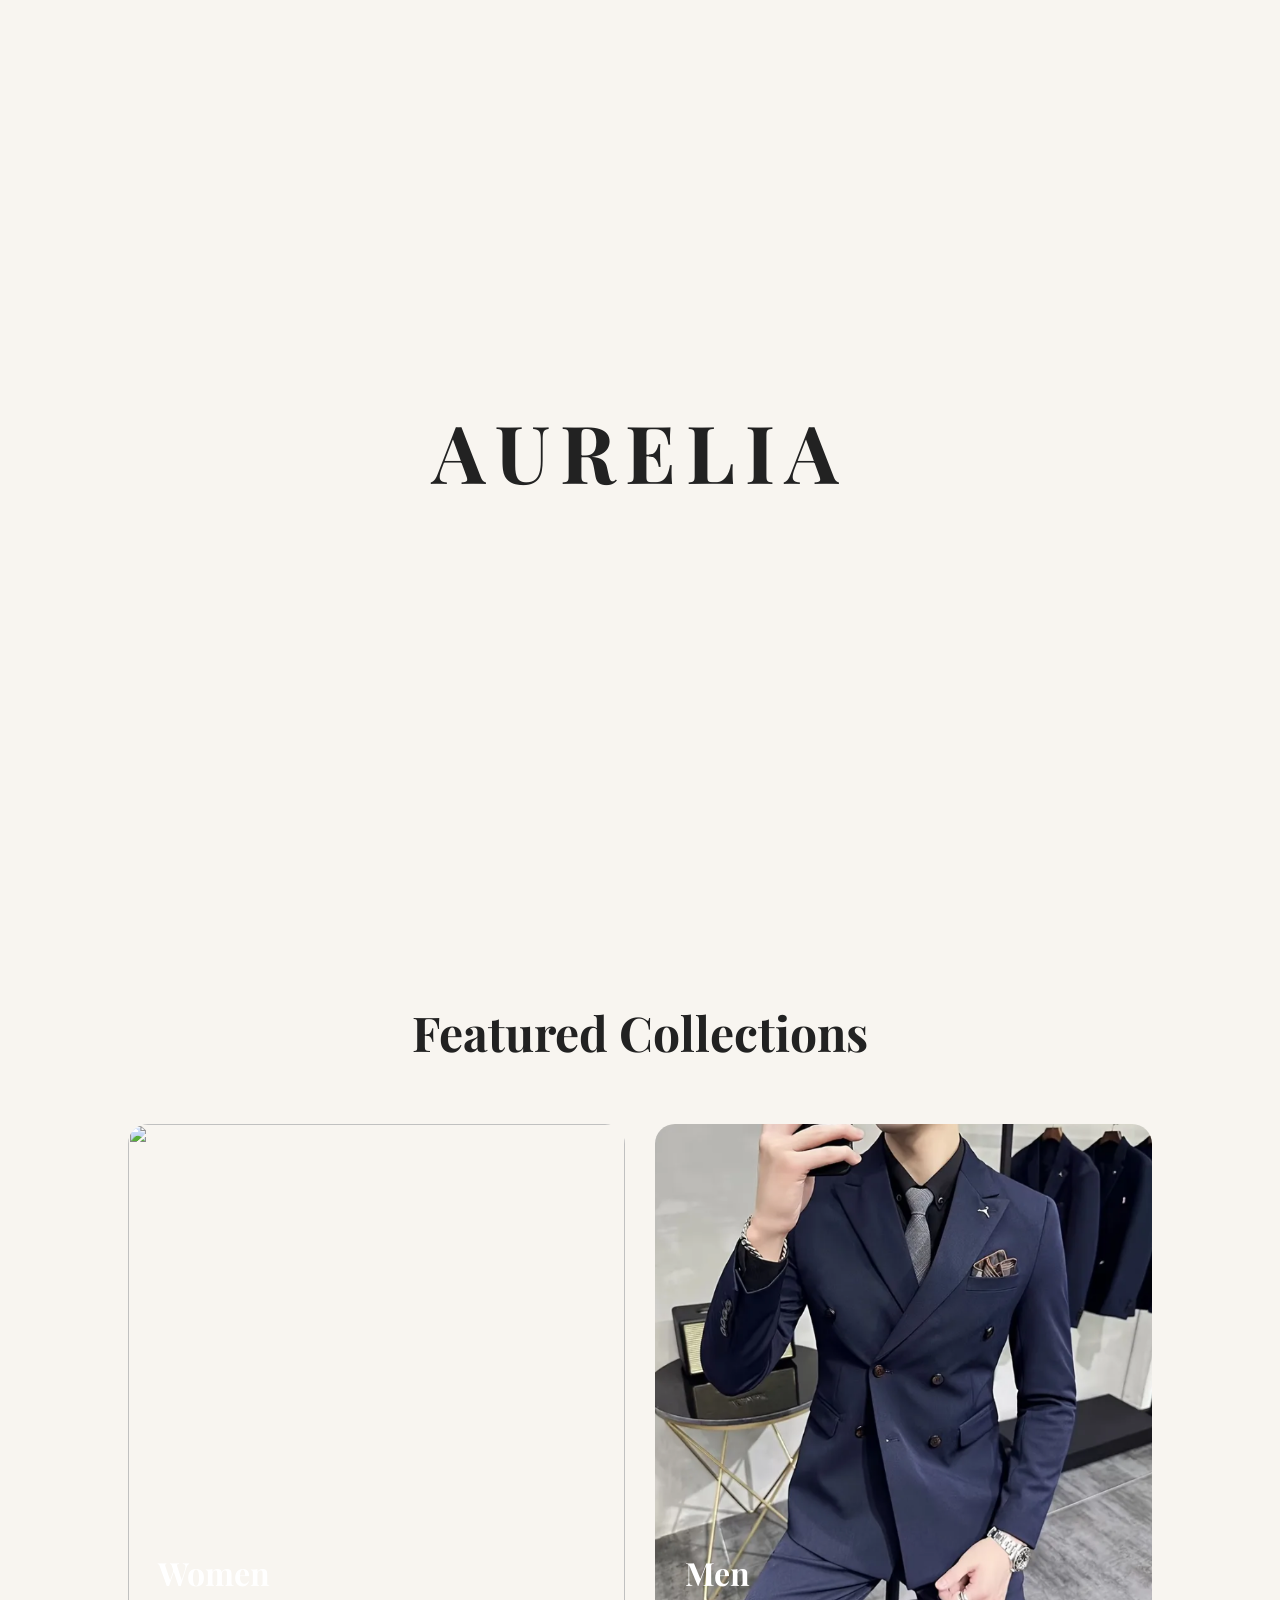
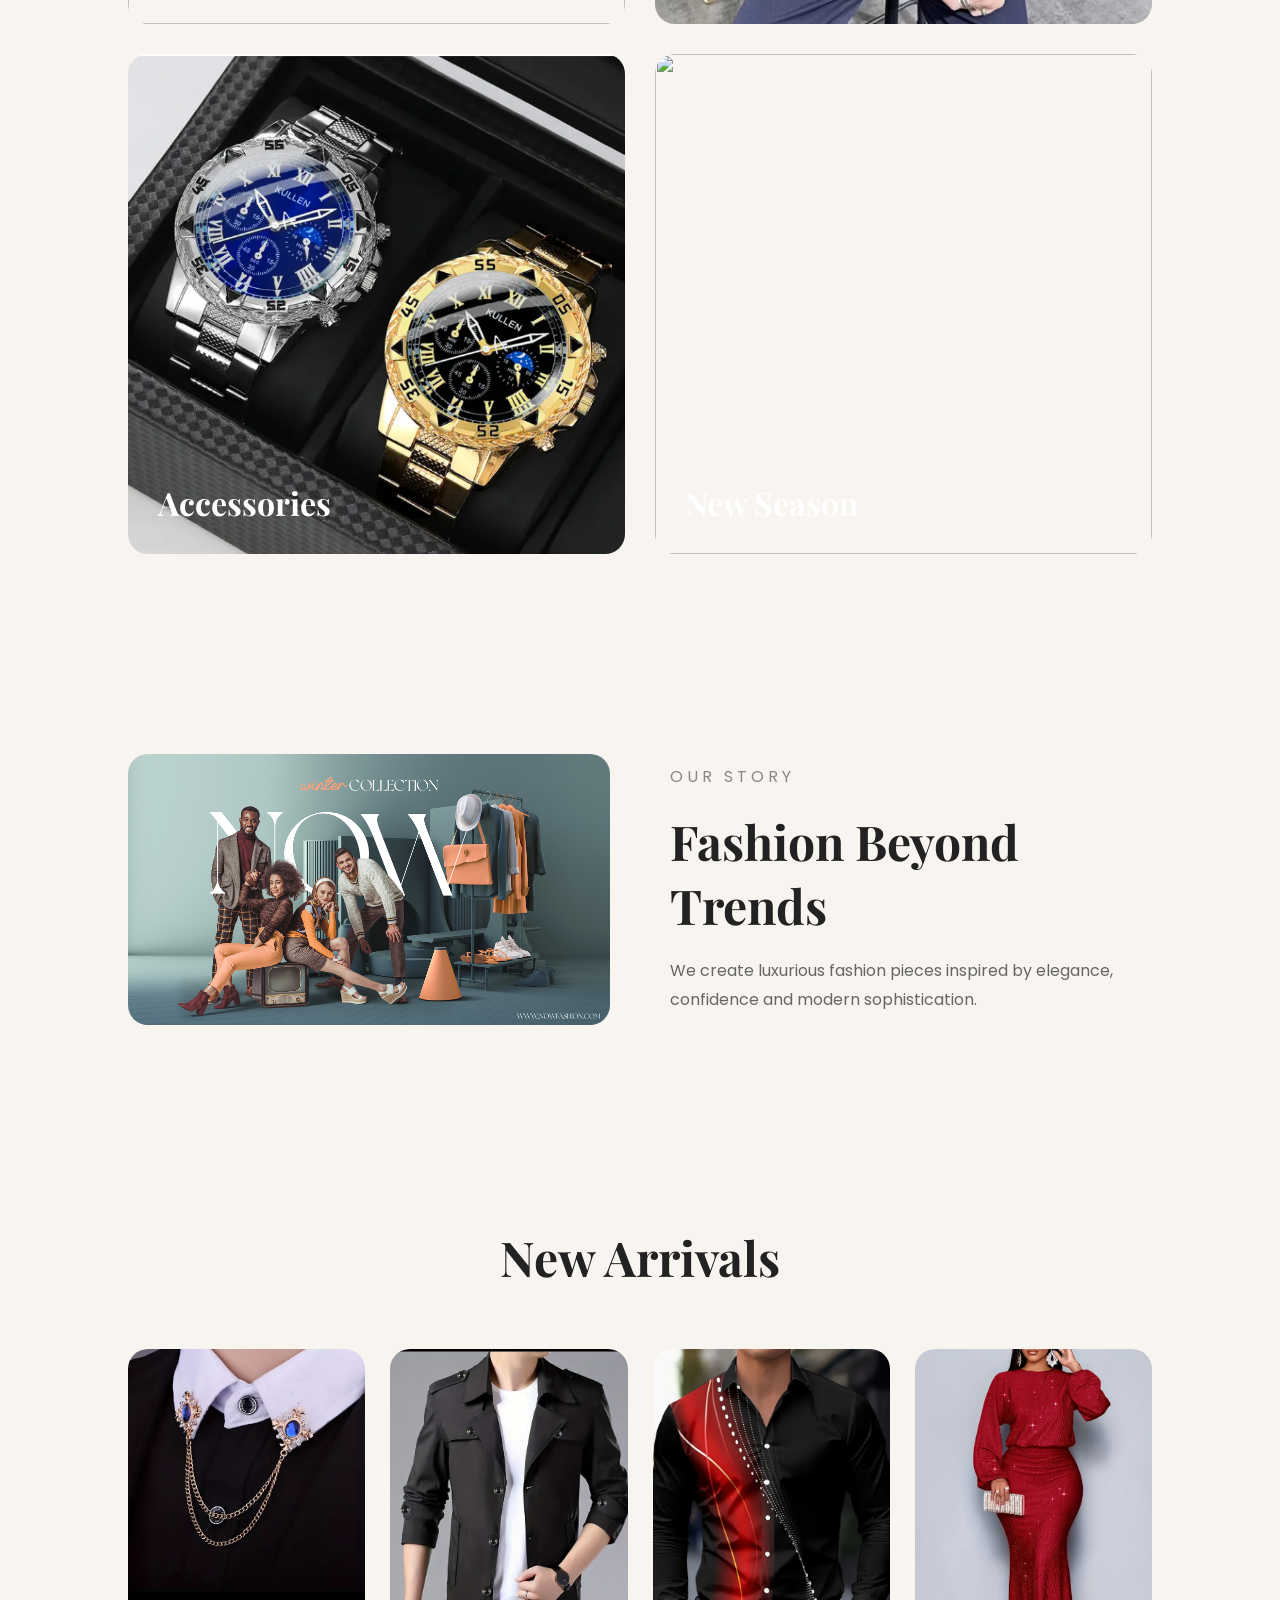
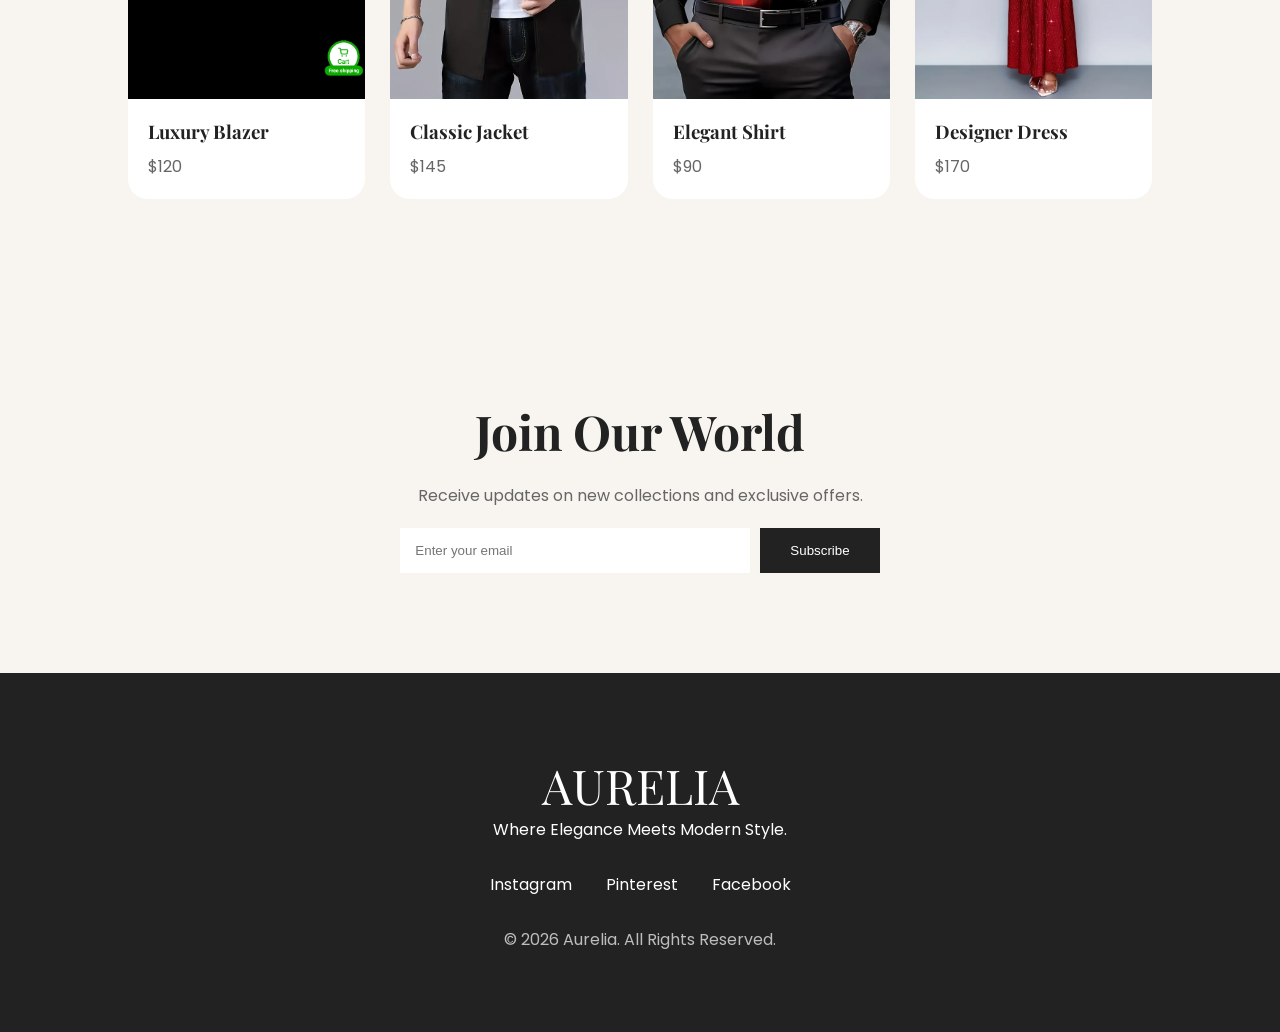
==== index.html @ d920cb8a "Update index.html file" ====
<!DOCTYPE html>
<html lang="en">

<head>
    <meta charset="UTF-8">
    <meta name="viewport" content="width=device-width, initial-scale=1.0">

    <title>Aurelia | Luxury Fashion</title>

    <link rel="preconnect" href="https://fonts.googleapis.com">
    <link rel="preconnect" href="https://fonts.gstatic.com" crossorigin>

    <link
        href="https://fonts.googleapis.com/css2?family=Playfair+Display:wght@400;500;600;700&family=Poppins:wght@300;400;500;600&display=swap"
        rel="stylesheet">

    <link rel="stylesheet" href="css/styles.css">
</head>

<body>

    <div class="preloader">

        <h1>AURELIA</h1>

    </div>
    <!-- HEADER -->
    <header class="header">

    <div class="logo">AURELIA</div>

    <nav class="navbar">
        <a href="index.html">Home</a>
        <a href="collections.html">Collections</a>
        <a href="arrivals.html">New Arrivals</a>
        <a href="about.html">About</a>
        <a href="contact.html">Contact</a>
    </nav>

    <!-- HAMBURGER -->
    <div class="menu-btn" id="menuBtn">
        <span></span>
        <span></span>
        <span></span>
    </div>

</header>
    
    <!-- HERO -->

    <section class="hero">

        <div class="hero-content">

            <span>EXCLUSIVE COLLECTION</span>

            <h1>
                Crafted For The
                Modern Icon
            </h1>

            <p>
                Discover timeless fashion designed for confidence,
                elegance and individuality.
            </p>

            <a href="collections.html" class="btn">
                Discover Collection
            </a>

        </div>

        <div class="hero-image">

            <img src="images/hero.jpg" alt="Fashion Model">

        </div>

    </section>

    <!-- COLLECTIONS -->

    <section class="collections">

        <h2>Featured Collections</h2>

        <div class="collection-grid">

            <div class="collection-card">
                <img src="images/Women.png" alt="">
                <h3>Women</h3>
            </div>

            <div class="collection-card">
                <img src="images/men.png" alt="">
                <h3>Men</h3>
            </div>

            <div class="collection-card">
                <img src="images/Acessories.png" alt="">
                <h3>Accessories</h3>
            </div>

            <div class="collection-card">
                <img src="images/New Season.png" alt="">
                <h3>New Season</h3>
            </div>

        </div>

    </section>

    <!-- STORY -->

    <section class="story">

        <div class="story-image">
            <img src="images/story-2.jpg" alt="">
        </div>

        <div class="story-content">

            <span>OUR STORY</span>

            <h2>Fashion Beyond Trends</h2>

            <p>
                We create luxurious fashion pieces inspired by
                elegance, confidence and modern sophistication.
            </p>

        </div>

    </section>

    <!-- NEW ARRIVALS -->

    <section class="arrivals">

        <h2>New Arrivals</h2>

        <div class="product-grid">

            <div class="product">
                <img src="images/Luxury Blazer.png" alt="">
                <h3>Luxury Blazer</h3>
                <p>$120</p>
            </div>

            <div class="product">
                <img src="images/Classic jacket.png" alt="">
                <h3>Classic Jacket</h3>
                <p>$145</p>
            </div>

            <div class="product">
                <img src="images/Elegant shirt.png" alt="">
                <h3>Elegant Shirt</h3>
                <p>$90</p>
            </div>

            <div class="product">
                <img src="images/Designer Dress.png" alt="">
                <h3>Designer Dress</h3>
                <p>$170</p>
            </div>

        </div>

    </section>

    <!-- NEWSLETTER -->

    <section class="newsletter">

        <h2>Join Our World</h2>

        <p>
            Receive updates on new collections and exclusive offers.
        </p>

        <form>

            <input type="email" placeholder="Enter your email">

            <button type="submit">
                Subscribe
            </button>

        </form>

    </section>

    <!-- FOOTER -->

    <footer>

        <div class="footer-logo">
            AURELIA
        </div>

        <p>
            Where Elegance Meets Modern Style.
        </p>

        <div class="footer-links">

            <a href="#">Instagram</a>
            <a href="#">Pinterest</a>
            <a href="#">Facebook</a>

        </div>

        <p class="copyright">
            © 2026 Aurelia. All Rights Reserved.
        </p>

    </footer>

    <script src="js/script.js"></script>

</body>

</html>
---- css/styles.css ----
/* ==========================
GOOGLE FONT RESET
========================== */

* {
    margin: 0;
    padding: 0;
    box-sizing: border-box;
}

/* ==========================
   GLOBAL
========================== */

section {
    padding: 100px 10%;
}

img {
    width: 100%;
    display: block;
}

a {
    text-decoration: none;
}

h1,
h2,
h3 {
    font-family: 'Playfair Display', serif;
}

.btn {
    display: inline-block;
    padding: 15px 35px;
    background: #222;
    color: white;
    margin-top: 20px;
    transition: .4s;
}

.btn:hover {
    transform: translateY(-5px);
}

/* PRELOADER */
.preloader {
    position: fixed;
    top: 0;
    left: 0;
    width: 100%;
    height: 100vh;
    background: #f8f5f0;
    display: flex;
    justify-content: center;
    align-items: center;
    z-index: 9999;
    transition: 1s;
}

.preloader h1 {
    font-size: 5rem;
    font-family: 'Playfair Display', serif;
    letter-spacing: 10px;
}



html {
    scroll-behavior: smooth;
}

body {
    background: #f8f5f0;
    color: #222;
    font-family: 'Poppins', sans-serif;
    overflow-x: hidden;
}


/* ==========================
   HEADER
========================== */
    
.header {
    width: 100%;
    display: flex;
    justify-content: space-between;
    align-items: center;
    padding: 25px 10%;
    position: fixed;
    top: 0;
    left: 0;
    z-index: 1000;
    background: rgba(248, 245, 240, .95);
    backdrop-filter: blur(10px);
}

.logo {
    font-size: 2rem;
    font-weight: 700;
    font-family: 'Playfair Display', serif;
    letter-spacing: 3px;
}

.navbar {
    display: flex;
    gap: 30px;
}

.navbar a {
    color: #222;
    position: relative;
}

.navbar a::after {
    content: '';
    width: 0;
    height: 2px;
    background: #222;
    position: absolute;
    left: 0;
    bottom: -5px;
    transition: .4s;
}

.navbar a:hover::after {
    width: 100%;
}

/* ==========================
   HAMBURGER MENU
========================== */

.menu-btn {
    display: none;
    flex-direction: column;
    gap: 5px;
    cursor: pointer;
    z-index: 2000;
}

.menu-btn span {
    width: 28px;
    height: 3px;
    background: #222;
    transition: .4s;
}

.menu-btn.active span:nth-child(1) {
    transform: rotate(45deg) translateY(8px);
}

.menu-btn.active span:nth-child(2) {
    opacity: 0;
}

.menu-btn.active span:nth-child(3) {
    transform: rotate(-45deg) translateY(-8px);
}

/* ==========================
   HERO
========================== */


.hero {
    min-height: 100vh;
    display: flex;
    align-items: center;
    justify-content: space-between;
    gap: 60px;
}

.hero-content {
    flex: 1;
}

.hero-content span {
    letter-spacing: 4px;
    color: #777;
}

.hero-content h1 {
    font-size: 5rem;
    line-height: 1.1;
    margin: 20px 0;
}

.hero-content p {
    max-width: 500px;
    color: #666;
    line-height: 1.8;
}

.hero-image {
    flex: 1;
}

.hero-image img {
    border-radius: 20px;
}

/* ==========================
   COLLECTIONS
========================== */

.collections h2 {
    text-align: center;
    font-size: 3rem;
    margin-bottom: 60px;
}

.collection-grid {
    display: grid;
    grid-template-columns: repeat(2, 1fr);
    gap: 30px;
}

.collection-card {
    position: relative;
    overflow: hidden;
    border-radius: 20px;
    cursor: pointer;
}

.collection-card img {
    height: 500px;
    object-fit: cover;
    transition: .6s;
}

.collection-card:hover img {
    transform: scale(1.1);
}

.collection-card h3 {
    position: absolute;
    bottom: 30px;
    left: 30px;
    color: white;
    font-size: 2rem;
}

/* ==========================
   STORY
========================== */

.story {
    display: flex;
    align-items: center;
    gap: 60px;
}

.story-image,
.story-content {
    flex: 1;
}

.story-image img {
    border-radius: 20px;
}

.story-content span {
    color: #888;
    letter-spacing: 4px;
}

.story-content h2 {
    font-size: 3rem;
    margin: 20px 0;
}

.story-content p {
    color: #666;
    line-height: 1.8;
}

/* ==========================
   PRODUCTS
========================== */

.arrivals h2 {
    text-align: center;
    font-size: 3rem;
    margin-bottom: 60px;
}

.product-grid {
    display: grid;
    grid-template-columns: repeat(4, 1fr);
    gap: 25px;
}

.product {
    background: white;
    border-radius: 20px;
    overflow: hidden;
    transition: .4s;
}

.product:hover {
    transform: translateY(-10px);
}

.product img {
    height: 350px;
    object-fit: cover;
}

.product h3 {
    padding: 20px 20px 10px;
}

.product p {
    padding: 0 20px 20px;
    color: #666;
}

/* ==========================
   NEWSLETTER
========================== */

.newsletter {
    text-align: center;
}

.newsletter h2 {
    font-size: 3rem;
}

.newsletter p {
    color: #666;
    margin: 20px 0;
}

.newsletter form {
    display: flex;
    justify-content: center;
    gap: 10px;
    margin-top: 20px;
}

.newsletter input {
    width: 350px;
    padding: 15px;
    border: none;
    outline: none;
}

.newsletter button {
    padding: 15px 30px;
    border: none;
    background: #222;
    color: white;
    cursor: pointer;
}

/* ==========================
   FOOTER
========================== */

footer {
    background: #222;
    color: white;
    text-align: center;
    padding: 80px 20px;
}

.footer-logo {
    font-size: 3rem;
    font-family: 'Playfair Display', serif;
}

.footer-links {
    margin: 30px 0;
}

.footer-links a {
    color: white;
    margin: 0 15px;
}

.copyright {
    opacity: .7;
}



/* ==========================
   PAGE HERO
========================== */

.page-hero {
    padding: 150px 10% 60px;
    text-align: center;
}

.page-hero h1 {
    font-size: 3.5rem;
    font-family: 'Playfair Display', serif;
}

.page-hero p {
    color: #666;
    margin-top: 10px;
}

/* ==========================
   PAGE HERO
========================== */

.page-hero {
    padding: 150px 10% 50px;
    text-align: center;
}

.page-hero h1 {
    font-size: 3.5rem;
    font-family: 'Playfair Display', serif;
}

.page-hero p {
    color: #666;
    margin-top: 10px;
}

/* ==========================
   FILTER BAR
========================== */

.filter-bar {
    display: flex;
    justify-content: center;
    gap: 15px;
    padding: 20px 10%;
    flex-wrap: wrap;
}

.filter {
    padding: 10px 20px;
    border: 1px solid #ddd;
    background: white;
    cursor: pointer;
    transition: .3s;
}

.filter:hover {
    background: #222;
    color: white;
}


/* ==========================
   PAGE HERO
========================== */

.page-hero {
    padding: 150px 10% 50px;
    text-align: center;
}

.page-hero h1 {
    font-size: 3.5rem;
    font-family: 'Playfair Display', serif;
}

.page-hero p {
    color: #666;
    margin-top: 10px;
}

/* ==========================
FILTER BAR
========================== */

.filter-bar {
    display: flex;
    justify-content: center;
    gap: 15px;
    padding: 20px 10%;
    flex-wrap: wrap;
}

.filter {
    padding: 10px 20px;
    border: 1px solid #ddd;
    background: white;
    cursor: pointer;
    transition: .3s;
}

.filter:hover {
    background: #222;
    color: white;
}

/* ==========================
SHOP GRID
========================== */

.shop {
    padding: 50px 10%;
}

.shop-grid {
    display: grid;
    grid-template-columns: repeat(3, 1fr);
    gap: 30px;
}

.shop-card {
    background: white;
    padding: 15px;
    border-radius: 20px;
    text-align: center;
    transition: .4s;
}

.shop-card:hover {
    transform: translateY(-10px);
}

.shop-card img {
    height: 320px;
    object-fit: cover;
    border-radius: 15px;
}

.shop-card h3 {
    margin: 10px 0 5px;
}

.price {
    color: #666;
    margin-bottom: 10px;
}

.shop-card button {
    padding: 10px 20px;
    border: none;
    background: #222;
    color: white;
    cursor: pointer;
}




/* ==========================
   CONTACT HERO
========================== */

.contact-hero {
    text-align: center;
    padding: 150px 10% 50px;
}

.contact-hero h1 {
    font-size: 3.5rem;
    font-family: 'Playfair Display', serif;
}

.contact-hero p {
    color: #666;
    margin-top: 10px;
}

/* ==========================
   CONTACT LAYOUT
========================== */

.contact-section {
    padding: 60px 10%;
}

.contact-container {
    display: flex;
    gap: 60px;
}

/* FORM */

.contact-form {
    flex: 1;
}

.contact-form h2 {
    margin-bottom: 20px;
}

.contact-form form {
    display: flex;
    flex-direction: column;
    gap: 15px;
}

.contact-form input,
.contact-form textarea {
    padding: 15px;
    border: 1px solid #ddd;
    outline: none;
    font-family: Poppins;
}

.contact-form button {
    padding: 15px;
    background: #222;
    color: white;
    border: none;
    cursor: pointer;
}

/* INFO */

.contact-info {
    flex: 1;
}

.contact-info h2 {
    margin-bottom: 20px;
}

.contact-info p {
    margin-bottom: 10px;
    color: #555;
}

.socials a {
    display: inline-block;
    margin-right: 10px;
    color: #222;
    text-decoration: underline;
}


/* ==========================
RESPONSIVE
========================== */

@media(max-width:991px) {
    .shop-grid {
        grid-template-columns: repeat(2, 1fr);
    }

    .hero {
        flex-direction: column;
        text-align: center;
    }

    .hero-content h1 {
        font-size: 3.5rem;
    }

    .story {
        flex-direction: column;
    }

    .product-grid {
        grid-template-columns: repeat(2, 1fr);
    }

    .contact-container {
        flex-direction: column;
    }

}

@media(max-width:768px) {


    .collection-grid {
        grid-template-columns: 1fr;
    }

    .product-grid {
        grid-template-columns: 1fr;
    }

    .newsletter form {
        flex-direction: column;
    }

    .newsletter input {
        width: 100%;
    }

    .hero-content h1 {
        font-size: 2.8rem;
    }

    .menu-btn {
        display: flex;
    }

    .navbar {
        position: fixed;
        top: 0;
        right: -100%;
        width: 280px;
        height: 100vh;
        background: white;
        flex-direction: column;
        align-items:center ;
        justify-content: center;
        gap: 30px;
        padding: 40px;
        transition: 0.5s ease;
        box-shadow: -5px 0 20px rgba(0, 0, 0, 0.1);
        z-index: 1500;
    }

    .navbar.active {
        right: 0;
    }
    .navbar a {
        font-size: 1.1rem;
    }
}

@media(max-width: 600px) {
    .shop-grid {
        grid-template-columns: 1fr;
    }
}
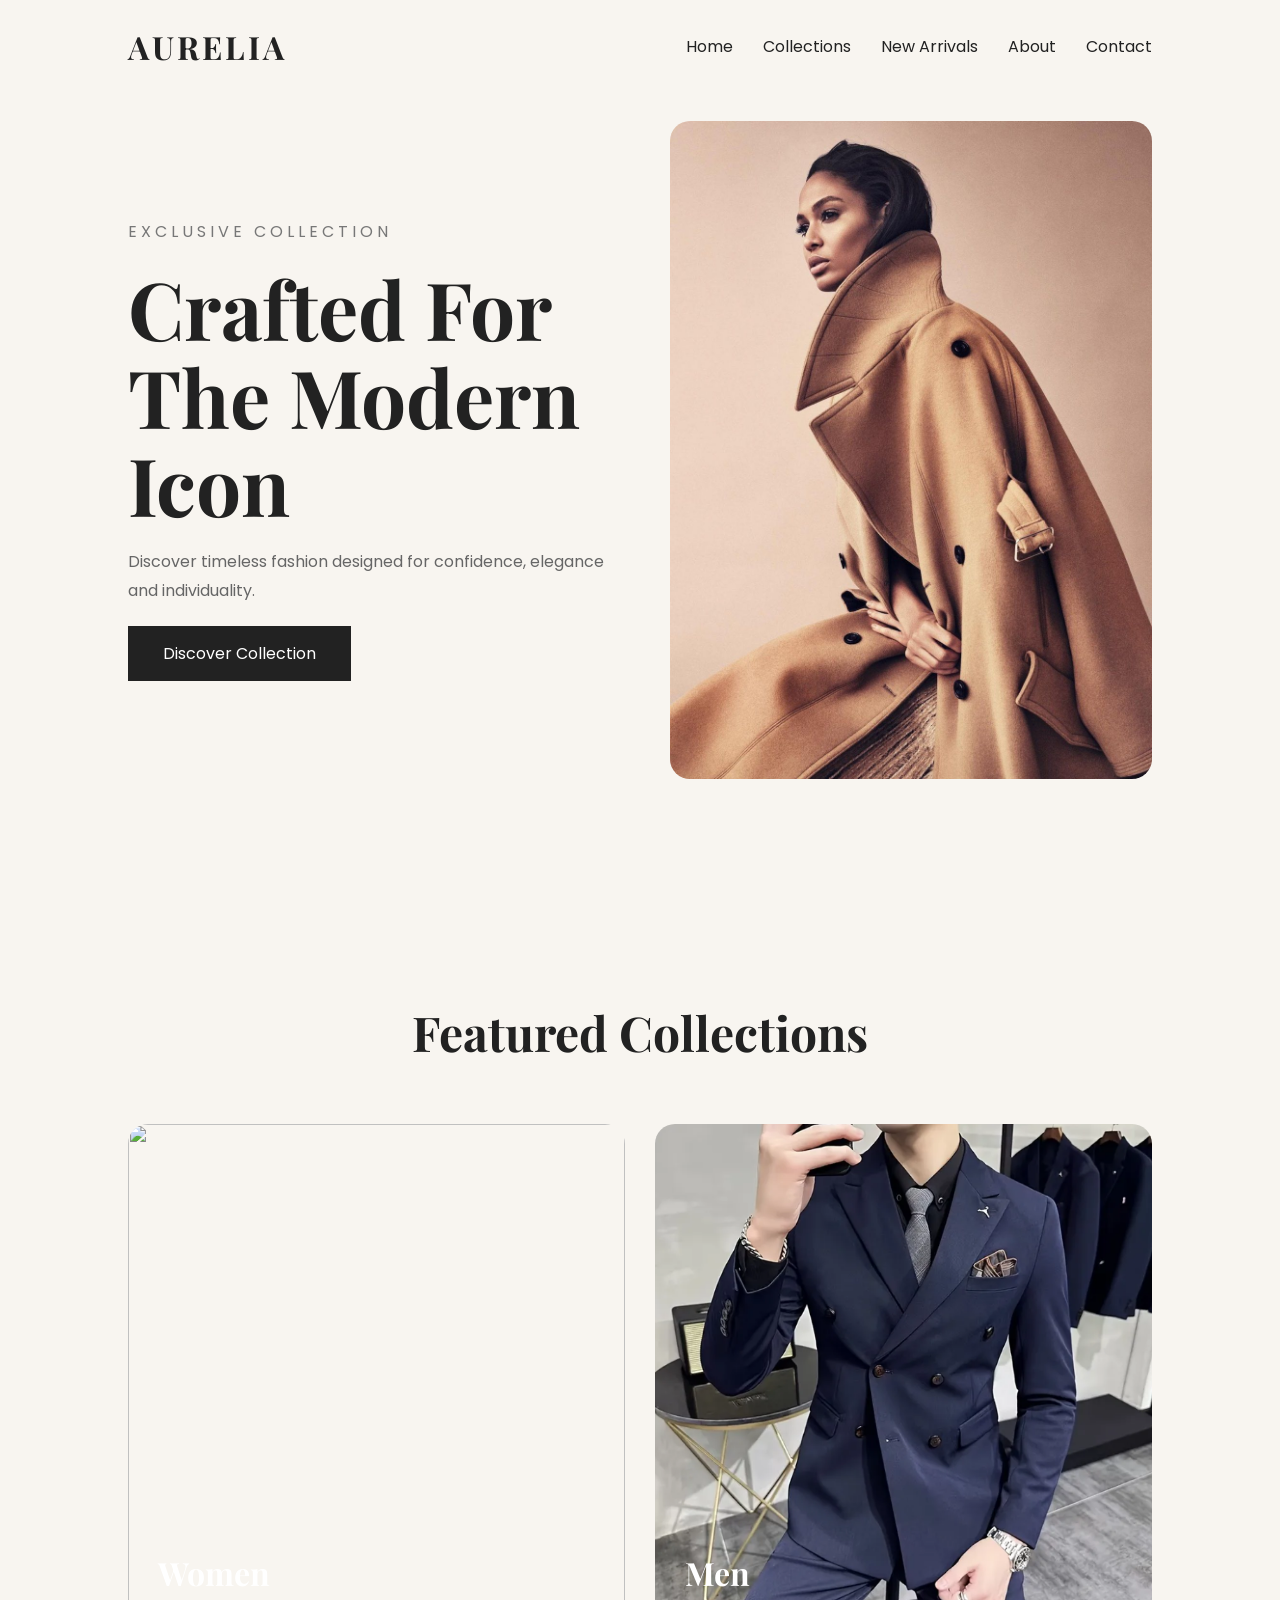
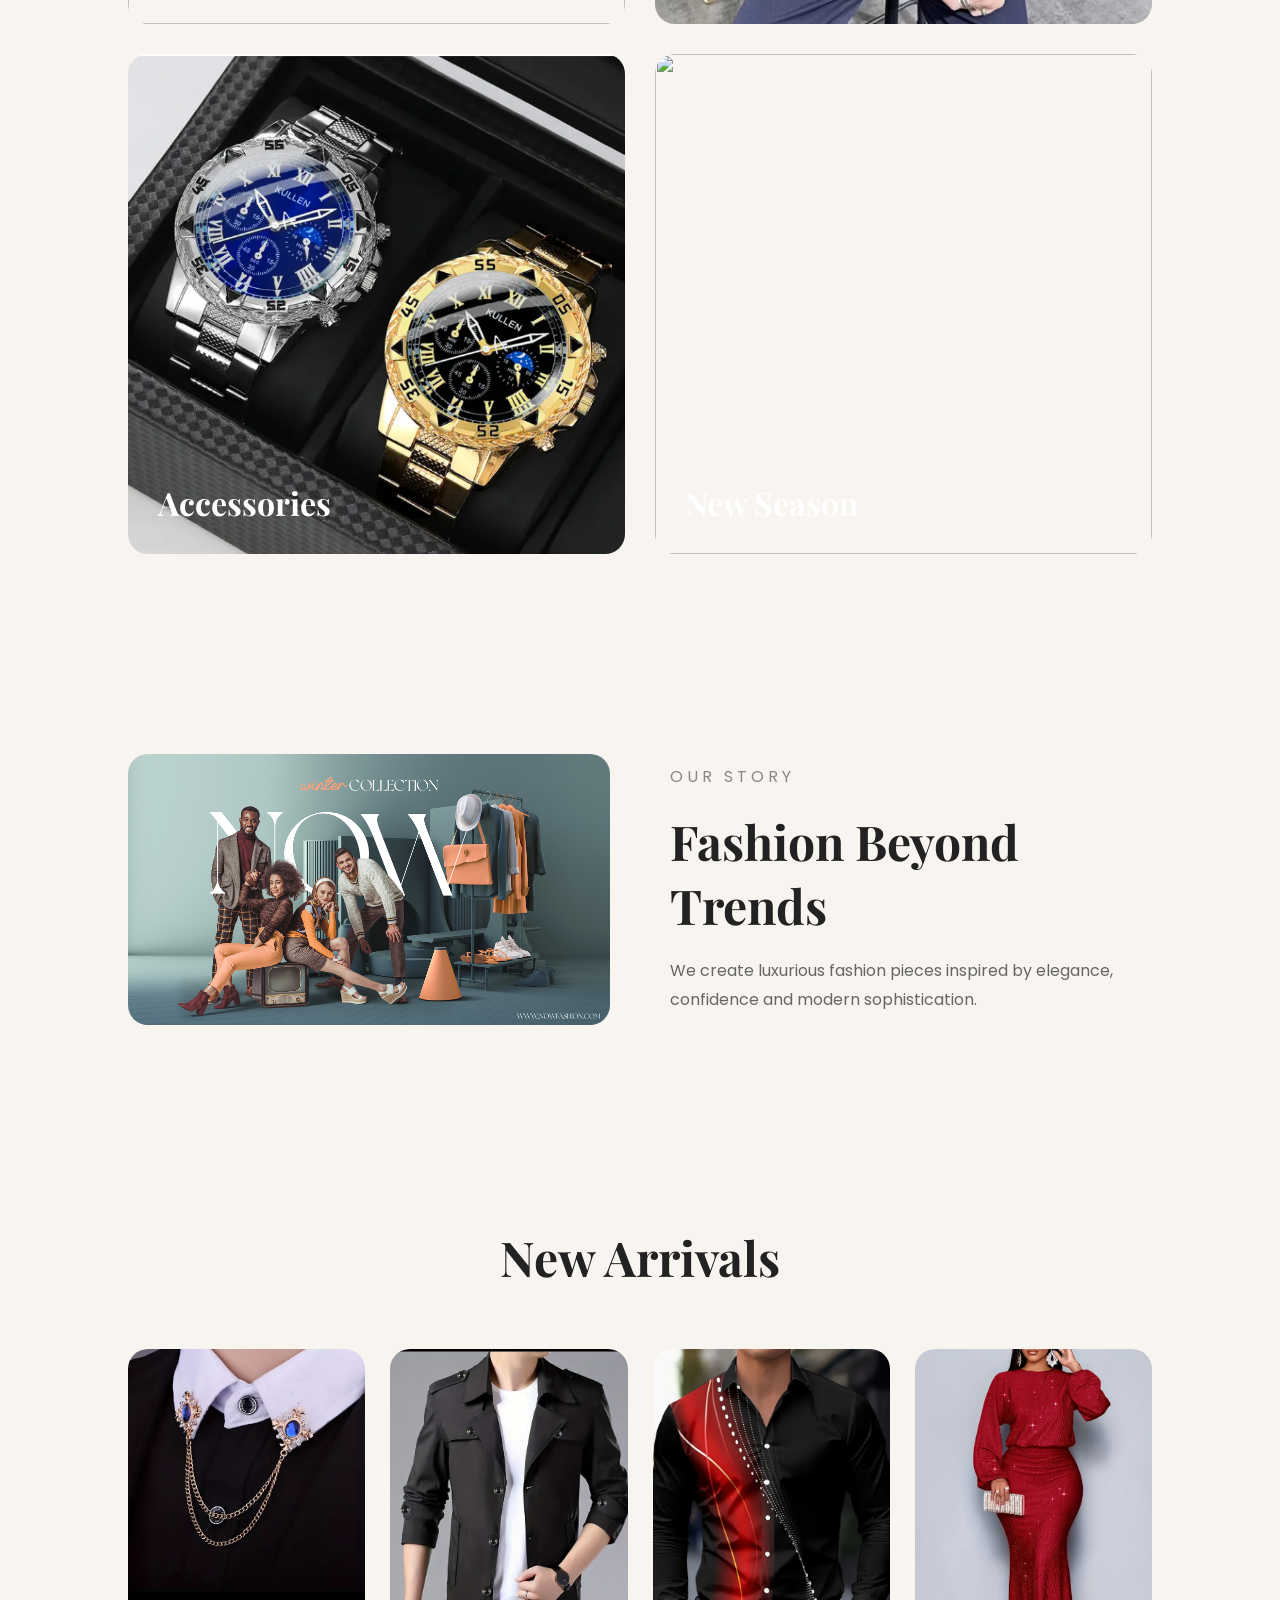
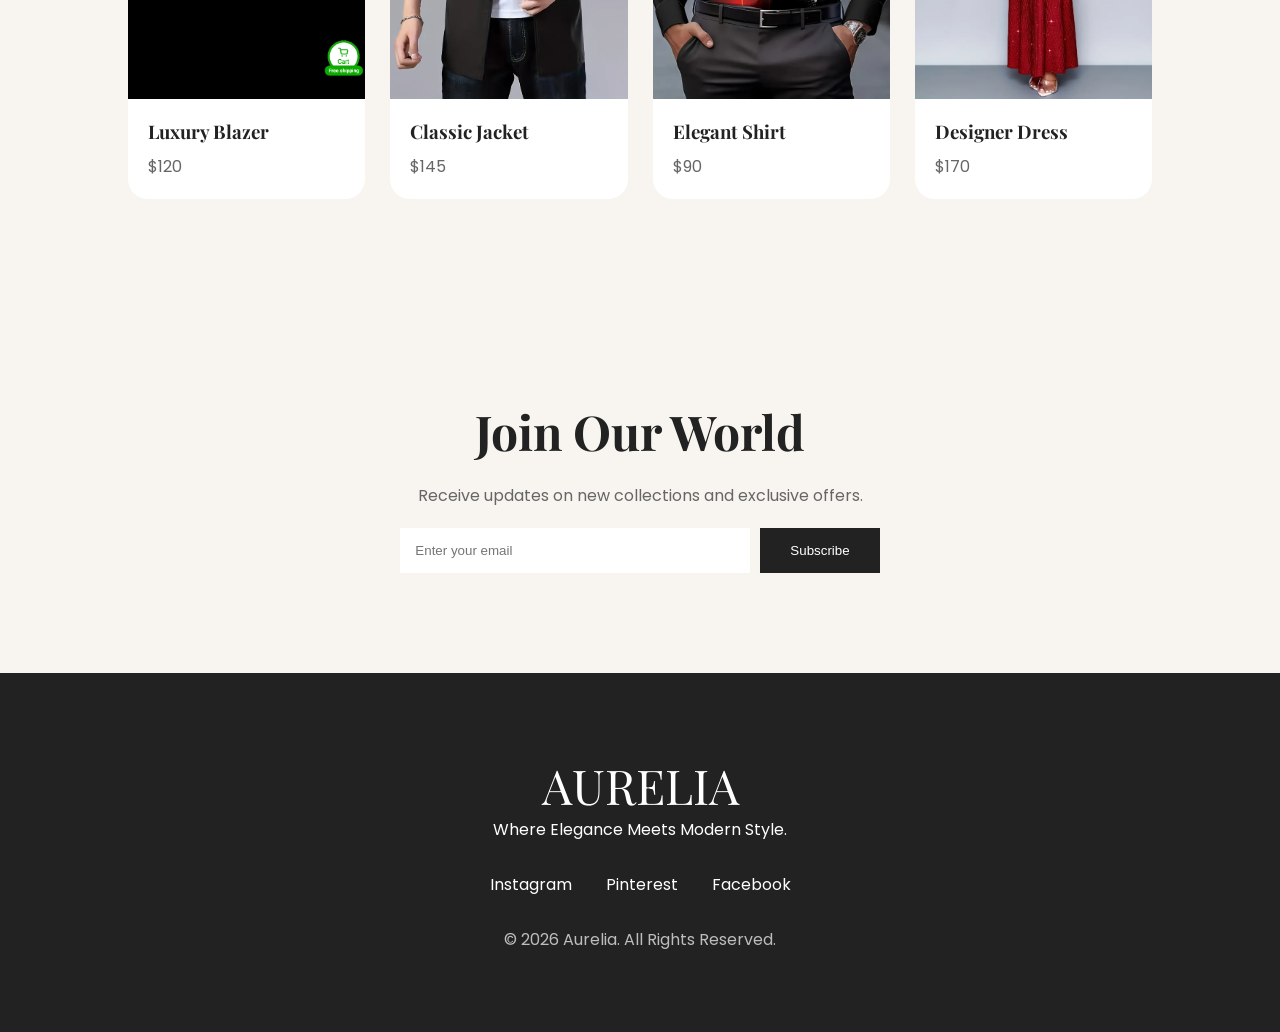
==== commit 3dd7502e: "Update index.html file" ====
--- a/index.html
+++ b/index.html
@@ -217,6 +217,7 @@
 
     </footer>
 
+    <button id="backToTop">↑</button>
     <script src="js/script.js"></script>
 
 </body>
--- a/css/styles.css
+++ b/css/styles.css
@@ -635,6 +635,30 @@
 }
 
 
+
+/*-----------------------------------*\
+  #BACK TO TOP
+\*-----------------------------------*/
+
+#backToTop {
+  position: fixed;
+  bottom: 30px;
+  right: 30px;
+  padding: 12px 15px;
+  font-size: 18px;
+  border: none;
+  border-radius: 50%;
+  background-color: #333;
+  color: white;
+  cursor: pointer;
+  display: none;
+  transition: all 0.3s ease;
+}
+
+#backToTop:hover {
+  background-color: #555;
+  transform: scale(1.1);
+}
 /* ==========================
 RESPONSIVE
 ========================== */
